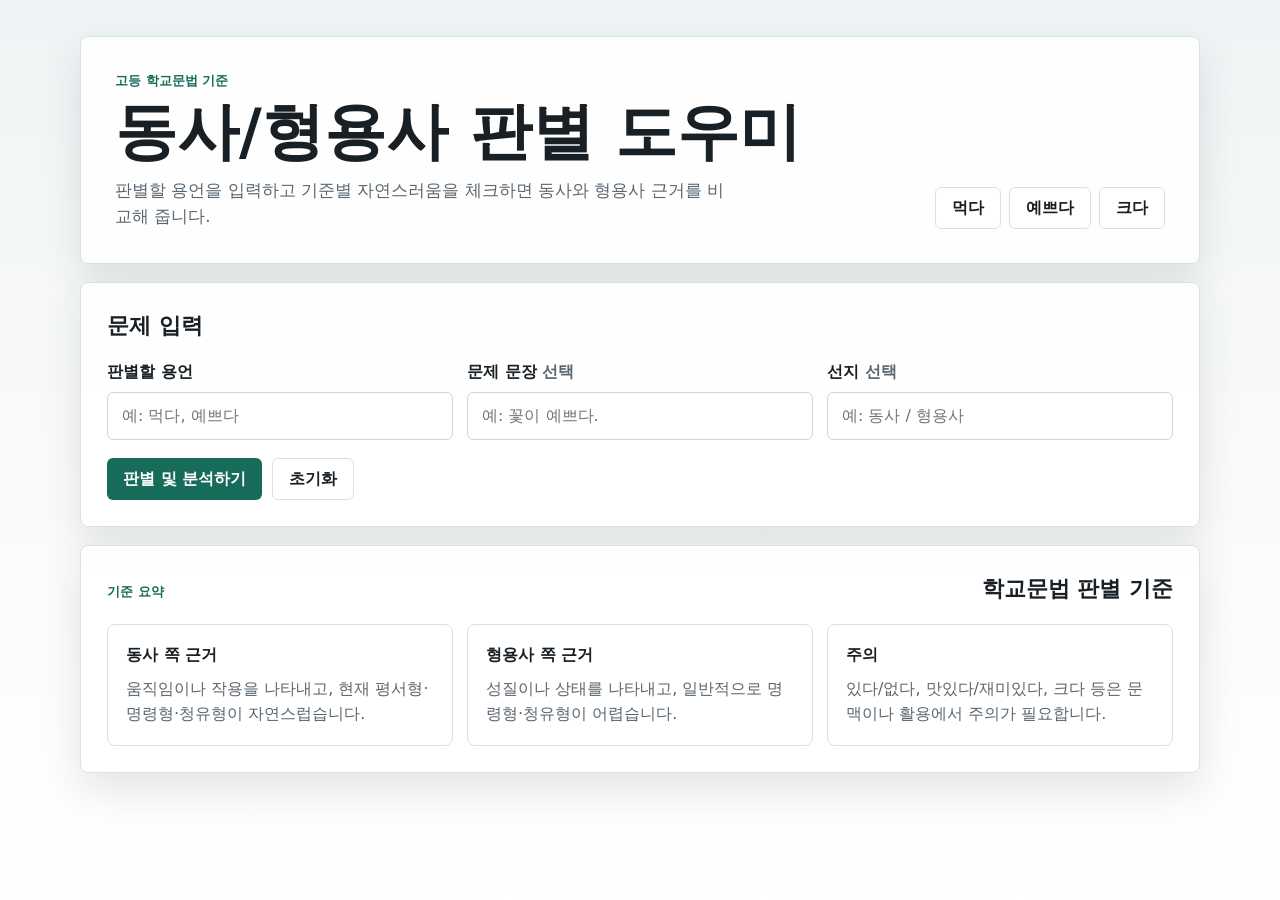
==== index.html @ fda7b13a "Add files via upload 처음" ====
<!doctype html>
<html lang="ko">
  <head>
    <meta charset="UTF-8" />
    <meta name="viewport" content="width=device-width, initial-scale=1.0" />
    <title>동사/형용사 판별 도우미</title>
    <link rel="stylesheet" href="style.css" />
  </head>
  <body>
    <main class="app-shell">
      <section class="intro">
        <div>
          <p class="eyebrow">고등 학교문법 기준</p>
          <h1>동사/형용사 판별 도우미</h1>
          <p class="intro-copy">
            판별할 용언을 입력하고 기준별 자연스러움을 체크하면 동사와 형용사
            근거를 비교해 줍니다.
          </p>
        </div>
        <div class="quick-examples" aria-label="예시 입력">
          <button type="button" class="ghost-button" data-example="먹다">먹다</button>
          <button type="button" class="ghost-button" data-example="예쁘다">예쁘다</button>
          <button type="button" class="ghost-button" data-example="크다">크다</button>
        </div>
      </section>

      <section class="input-panel" aria-labelledby="input-title">
        <h2 id="input-title">문제 입력</h2>
        <div class="field-grid">
          <label>
            <span>판별할 용언</span>
            <input id="wordInput" type="text" placeholder="예: 먹다, 예쁘다" autocomplete="off" />
          </label>
          <label>
            <span>문제 문장 <em>선택</em></span>
            <input id="sentenceInput" type="text" placeholder="예: 꽃이 예쁘다." autocomplete="off" />
          </label>
          <label>
            <span>선지 <em>선택</em></span>
            <input id="choiceInput" type="text" placeholder="예: 동사 / 형용사" autocomplete="off" />
          </label>
        </div>
        <div class="input-actions">
          <button id="buildButton" type="button" class="primary-button">판별 및 분석하기</button>
          <button id="resetButton" type="button" class="secondary-button">초기화</button>
        </div>
      </section>


      <section id="resultPanel" class="result-panel hidden" aria-live="polite">
        <div id="resultBadge" class="result-badge">판정 유보</div>
        <h2 id="resultTitle">결론</h2>
        <p id="resultSummary" class="result-summary"></p>

        <div class="result-grid">
          <article>
            <h3>판별 과정</h3>
            <ol id="processList"></ol>
          </article>
          <article>
            <h3>근거 요약</h3>
            <table>
              <thead>
                <tr>
                  <th>구분</th>
                  <th>점수</th>
                  <th>주요 근거</th>
                </tr>
              </thead>
              <tbody id="evidenceTable"></tbody>
            </table>
          </article>
        </div>

        <article id="noticeBox" class="notice-box"></article>
      </section>

      <section class="reference-panel" aria-labelledby="reference-title">
        <div class="section-heading">
          <p class="eyebrow">기준 요약</p>
          <h2 id="reference-title">학교문법 판별 기준</h2>
        </div>
        <div class="reference-grid">
          <article>
            <h3>동사 쪽 근거</h3>
            <p>움직임이나 작용을 나타내고, 현재 평서형·명령형·청유형이 자연스럽습니다.</p>
          </article>
          <article>
            <h3>형용사 쪽 근거</h3>
            <p>성질이나 상태를 나타내고, 일반적으로 명령형·청유형이 어렵습니다.</p>
          </article>
          <article>
            <h3>주의</h3>
            <p>있다/없다, 맛있다/재미있다, 크다 등은 문맥이나 활용에서 주의가 필요합니다.</p>
          </article>
        </div>
      </section>
    </main>

    <script src="app.js"></script>
  </body>
</html>
---- style.css ----
:root {
  color-scheme: light;
  --ink: #182026;
  --muted: #5a6670;
  --line: #d9e0e6;
  --panel: #ffffff;
  --soft: #f5f7f9;
  --accent: #176b5b;
  --accent-strong: #0f5145;
  --warn: #8a5b00;
  --warn-bg: #fff7e6;
  --verb: #1f6fb2;
  --adj: #9b4a79;
  --shadow: 0 16px 40px rgba(31, 48, 61, 0.12);
}

* {
  box-sizing: border-box;
}

body {
  margin: 0;
  min-height: 100vh;
  background: linear-gradient(180deg, #eef4f5 0%, #f8faf8 44%, #ffffff 100%);
  color: var(--ink);
  font-family:
    "Pretendard",
    "Noto Sans KR",
    "Apple SD Gothic Neo",
    system-ui,
    sans-serif;
  line-height: 1.55;
}

button,
input {
  font: inherit;
}

.app-shell {
  width: min(1120px, calc(100% - 32px));
  margin: 0 auto;
  padding: 36px 0 56px;
}

.intro,
.input-panel,
.question-panel,
.result-panel,
.reference-panel {
  background: rgba(255, 255, 255, 0.92);
  border: 1px solid var(--line);
  border-radius: 8px;
  box-shadow: var(--shadow);
}

.intro {
  display: flex;
  align-items: end;
  justify-content: space-between;
  gap: 24px;
  padding: 34px;
}

.eyebrow {
  margin: 0 0 8px;
  color: var(--accent);
  font-size: 0.82rem;
  font-weight: 800;
  letter-spacing: 0;
  text-transform: uppercase;
}

h1,
h2,
h3,
p {
  margin-top: 0;
}

h1 {
  margin-bottom: 12px;
  font-size: clamp(2rem, 5vw, 3.9rem);
  line-height: 1.05;
  letter-spacing: 0;
}

h2 {
  margin-bottom: 18px;
  font-size: 1.35rem;
}

h3 {
  margin-bottom: 10px;
  font-size: 1rem;
}

.intro-copy {
  max-width: 620px;
  margin-bottom: 0;
  color: var(--muted);
  font-size: 1.05rem;
}

.quick-examples {
  display: flex;
  flex-wrap: wrap;
  gap: 8px;
  justify-content: flex-end;
}

.input-panel,
.question-panel,
.result-panel,
.reference-panel {
  margin-top: 18px;
  padding: 26px;
}

.field-grid {
  display: grid;
  grid-template-columns: repeat(3, minmax(0, 1fr));
  gap: 14px;
}

label span {
  display: block;
  margin-bottom: 7px;
  font-weight: 800;
}

label em {
  color: var(--muted);
  font-style: normal;
  font-weight: 600;
}

input {
  width: 100%;
  min-height: 48px;
  border: 1px solid #cbd5dc;
  border-radius: 6px;
  padding: 0 14px;
  background: #fff;
  color: var(--ink);
}

input:focus {
  border-color: var(--accent);
  outline: 3px solid rgba(23, 107, 91, 0.14);
}

.input-actions {
  display: flex;
  flex-wrap: wrap;
  gap: 10px;
  margin-top: 18px;
}

button {
  min-height: 42px;
  border: 0;
  border-radius: 6px;
  padding: 0 16px;
  cursor: pointer;
  font-weight: 800;
}

.primary-button {
  background: var(--accent);
  color: #fff;
}

.primary-button:hover {
  background: var(--accent-strong);
}

.secondary-button,
.ghost-button {
  border: 1px solid var(--line);
  background: #fff;
  color: var(--ink);
}

.secondary-button:hover,
.ghost-button:hover {
  border-color: var(--accent);
  color: var(--accent-strong);
}

.section-heading {
  display: flex;
  align-items: baseline;
  justify-content: space-between;
  gap: 16px;
}

.question-list {
  display: grid;
  gap: 12px;
  margin-bottom: 18px;
}

.question-card {
  border: 1px solid var(--line);
  border-radius: 8px;
  padding: 18px;
  background: var(--soft);
}

.question-top {
  display: flex;
  gap: 12px;
  justify-content: space-between;
}

.question-title {
  margin-bottom: 6px;
  font-weight: 900;
}

.question-example {
  margin-bottom: 14px;
  color: var(--muted);
}

.choice-row {
  display: flex;
  flex-wrap: wrap;
  gap: 8px;
}

.choice-row label {
  display: inline-flex;
  align-items: center;
  gap: 7px;
  min-height: 38px;
  border: 1px solid #cbd5dc;
  border-radius: 6px;
  padding: 0 12px;
  background: #fff;
  cursor: pointer;
  font-weight: 700;
}

.choice-row input {
  width: auto;
  min-height: auto;
  margin: 0;
  accent-color: var(--accent);
}

.result-panel {
  border-top: 5px solid var(--accent);
}

.result-badge {
  display: inline-flex;
  align-items: center;
  min-height: 32px;
  border-radius: 999px;
  padding: 0 12px;
  background: #e8f4f1;
  color: var(--accent-strong);
  font-weight: 900;
}

.result-badge.verb {
  background: #e8f1fb;
  color: var(--verb);
}

.result-badge.adjective {
  background: #f8ebf3;
  color: var(--adj);
}

.result-badge.hold {
  background: var(--warn-bg);
  color: var(--warn);
}

.result-panel h2 {
  margin-top: 12px;
  margin-bottom: 8px;
}

.result-summary {
  color: var(--muted);
}

.result-grid {
  display: grid;
  grid-template-columns: minmax(0, 1fr) minmax(320px, 0.8fr);
  gap: 16px;
  margin-top: 18px;
}

.result-grid article,
.notice-box,
.reference-grid article {
  border: 1px solid var(--line);
  border-radius: 8px;
  padding: 18px;
  background: #fff;
}

ol {
  margin: 0;
  padding-left: 20px;
}

li + li {
  margin-top: 8px;
}

table {
  width: 100%;
  border-collapse: collapse;
  font-size: 0.94rem;
}

th,
td {
  border-bottom: 1px solid var(--line);
  padding: 10px 8px;
  text-align: left;
  vertical-align: top;
}

th {
  color: var(--muted);
  font-size: 0.82rem;
}

.notice-box {
  margin-top: 16px;
  background: var(--warn-bg);
  color: #5b3e06;
}

.reference-grid {
  display: grid;
  grid-template-columns: repeat(3, minmax(0, 1fr));
  gap: 14px;
}

.reference-grid p {
  margin-bottom: 0;
  color: var(--muted);
}

.hidden {
  display: none;
}

@media (max-width: 820px) {
  .intro,
  .section-heading {
    display: block;
  }

  .quick-examples {
    justify-content: flex-start;
    margin-top: 20px;
  }

  .field-grid,
  .result-grid,
  .reference-grid {
    grid-template-columns: 1fr;
  }

  .intro,
  .input-panel,
  .question-panel,
  .result-panel,
  .reference-panel {
    padding: 22px;
  }
}
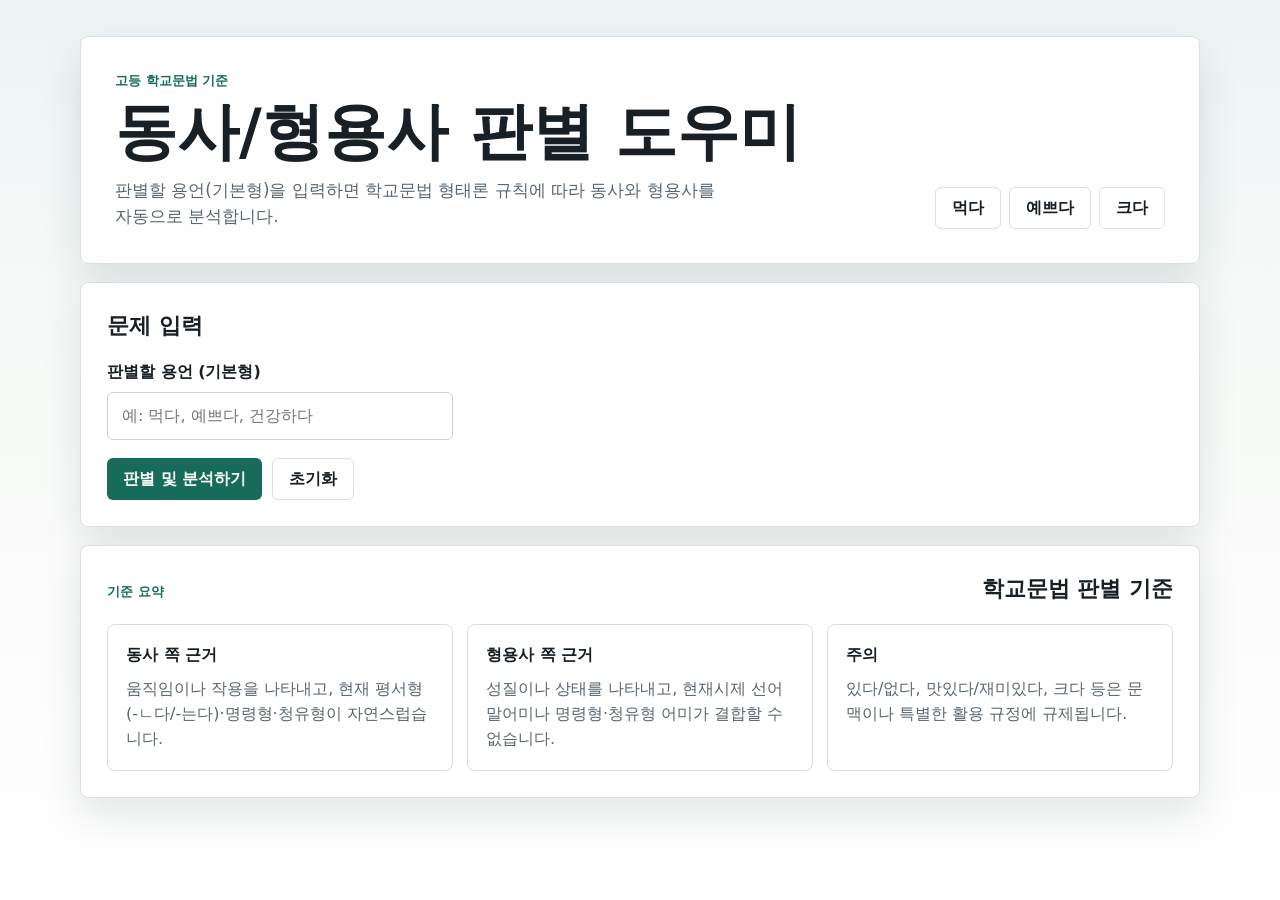
==== commit 989ccc8c: "기본' 입력 시 동사로 오판 해결방법 / 용언만 입력하도록 바꿈 기존 가상 테스트 로직에서 어미 분석("다"로 끝나는지 여부)에 대한 사전 검증이 누락되어 있었습니다. '기본'이라" ====
--- a/index.html
+++ b/index.html
@@ -1,102 +1,92 @@
-<!doctype html>
-<html lang="ko">
-  <head>
-    <meta charset="UTF-8" />
-    <meta name="viewport" content="width=device-width, initial-scale=1.0" />
-    <title>동사/형용사 판별 도우미</title>
-    <link rel="stylesheet" href="style.css" />
-  </head>
-  <body>
-    <main class="app-shell">
-      <section class="intro">
-        <div>
-          <p class="eyebrow">고등 학교문법 기준</p>
-          <h1>동사/형용사 판별 도우미</h1>
-          <p class="intro-copy">
-            판별할 용언을 입력하고 기준별 자연스러움을 체크하면 동사와 형용사
-            근거를 비교해 줍니다.
-          </p>
-        </div>
-        <div class="quick-examples" aria-label="예시 입력">
-          <button type="button" class="ghost-button" data-example="먹다">먹다</button>
-          <button type="button" class="ghost-button" data-example="예쁘다">예쁘다</button>
-          <button type="button" class="ghost-button" data-example="크다">크다</button>
-        </div>
-      </section>
-
-      <section class="input-panel" aria-labelledby="input-title">
-        <h2 id="input-title">문제 입력</h2>
-        <div class="field-grid">
-          <label>
-            <span>판별할 용언</span>
-            <input id="wordInput" type="text" placeholder="예: 먹다, 예쁘다" autocomplete="off" />
-          </label>
-          <label>
-            <span>문제 문장 <em>선택</em></span>
-            <input id="sentenceInput" type="text" placeholder="예: 꽃이 예쁘다." autocomplete="off" />
-          </label>
-          <label>
-            <span>선지 <em>선택</em></span>
-            <input id="choiceInput" type="text" placeholder="예: 동사 / 형용사" autocomplete="off" />
-          </label>
-        </div>
-        <div class="input-actions">
-          <button id="buildButton" type="button" class="primary-button">판별 및 분석하기</button>
-          <button id="resetButton" type="button" class="secondary-button">초기화</button>
-        </div>
-      </section>
-
-
-      <section id="resultPanel" class="result-panel hidden" aria-live="polite">
-        <div id="resultBadge" class="result-badge">판정 유보</div>
-        <h2 id="resultTitle">결론</h2>
-        <p id="resultSummary" class="result-summary"></p>
-
-        <div class="result-grid">
-          <article>
-            <h3>판별 과정</h3>
-            <ol id="processList"></ol>
-          </article>
-          <article>
-            <h3>근거 요약</h3>
-            <table>
-              <thead>
-                <tr>
-                  <th>구분</th>
-                  <th>점수</th>
-                  <th>주요 근거</th>
-                </tr>
-              </thead>
-              <tbody id="evidenceTable"></tbody>
-            </table>
-          </article>
-        </div>
-
-        <article id="noticeBox" class="notice-box"></article>
-      </section>
-
-      <section class="reference-panel" aria-labelledby="reference-title">
-        <div class="section-heading">
-          <p class="eyebrow">기준 요약</p>
-          <h2 id="reference-title">학교문법 판별 기준</h2>
-        </div>
-        <div class="reference-grid">
-          <article>
-            <h3>동사 쪽 근거</h3>
-            <p>움직임이나 작용을 나타내고, 현재 평서형·명령형·청유형이 자연스럽습니다.</p>
-          </article>
-          <article>
-            <h3>형용사 쪽 근거</h3>
-            <p>성질이나 상태를 나타내고, 일반적으로 명령형·청유형이 어렵습니다.</p>
-          </article>
-          <article>
-            <h3>주의</h3>
-            <p>있다/없다, 맛있다/재미있다, 크다 등은 문맥이나 활용에서 주의가 필요합니다.</p>
-          </article>
-        </div>
-      </section>
-    </main>
-
-    <script src="app.js"></script>
-  </body>
-</html>
+<!doctype html>
+<html lang="ko">
+  <head>
+    <meta charset="UTF-8" />
+    <meta name="viewport" content="width=device-width, initial-scale=1.0" />
+    <title>동사/형용사 판별 도우미</title>
+    <link rel="stylesheet" href="style.css" />
+  </head>
+  <body>
+    <main class="app-shell">
+      <section class="intro">
+        <div>
+          <p class="eyebrow">고등 학교문법 기준</p>
+          <h1>동사/형용사 판별 도우미</h1>
+          <p class="intro-copy">
+            판별할 용언(기본형)을 입력하면 학교문법 형태론 규칙에 따라 동사와 형용사를 자동으로 분석합니다.
+          </p>
+        </div>
+        <div class="quick-examples" aria-label="예시 입력">
+          <button type="button" class="ghost-button" data-example="먹다">먹다</button>
+          <button type="button" class="ghost-button" data-example="예쁘다">예쁘다</button>
+          <button type="button" class="ghost-button" data-example="크다">크다</button>
+        </div>
+      </section>
+
+      <section class="input-panel" aria-labelledby="input-title">
+        <h2 id="input-title">문제 입력</h2>
+        <div class="field-grid">
+          <label>
+            <span>판별할 용언 (기본형)</span>
+            <input id="wordInput" type="text" placeholder="예: 먹다, 예쁘다, 건강하다" autocomplete="off" />
+          </label>
+        </div>
+        <div class="input-actions">
+          <button id="buildButton" type="button" class="primary-button">판별 및 분석하기</button>
+          <button id="resetButton" type="button" class="secondary-button">초기화</button>
+        </div>
+      </section>
+
+      <section id="resultPanel" class="result-panel hidden" aria-live="polite">
+        <div id="resultBadge" class="result-badge">판정 유보</div>
+        <h2 id="resultTitle">결론</h2>
+        <p id="resultSummary" class="result-summary"></p>
+
+        <div class="result-grid">
+          <article>
+            <h3>판별 과정</h3>
+            <ol id="processList"></ol>
+          </article>
+          <article>
+            <h3>근거 요약</h3>
+            <table>
+              <thead>
+                <tr>
+                  <th>구분</th>
+                  <th>점수</th>
+                  <th>주요 근거</th>
+                </tr>
+              </thead>
+              <tbody id="evidenceTable"></tbody>
+            </table>
+          </article>
+        </div>
+
+        <article id="noticeBox" class="notice-box"></article>
+      </section>
+
+      <section class="reference-panel" aria-labelledby="reference-title">
+        <div class="section-heading">
+          <p class="eyebrow">기준 요약</p>
+          <h2 id="reference-title">학교문법 판별 기준</h2>
+        </div>
+        <div class="reference-grid">
+          <article>
+            <h3>동사 쪽 근거</h3>
+            <p>움직임이나 작용을 나타내고, 현재 평서형(-ㄴ다/-는다)·명령형·청유형이 자연스럽습니다.</p>
+          </article>
+          <article>
+            <h3>형용사 쪽 근거</h3>
+            <p>성질이나 상태를 나타내고, 현재시제 선어말어미나 명령형·청유형 어미가 결합할 수 없습니다.</p>
+          </article>
+          <article>
+            <h3>주의</h3>
+            <p>있다/없다, 맛있다/재미있다, 크다 등은 문맥이나 특별한 활용 규정에 규제됩니다.</p>
+          </article>
+        </div>
+      </section>
+    </main>
+
+    <script src="app.js"></script>
+  </body>
+</html>
